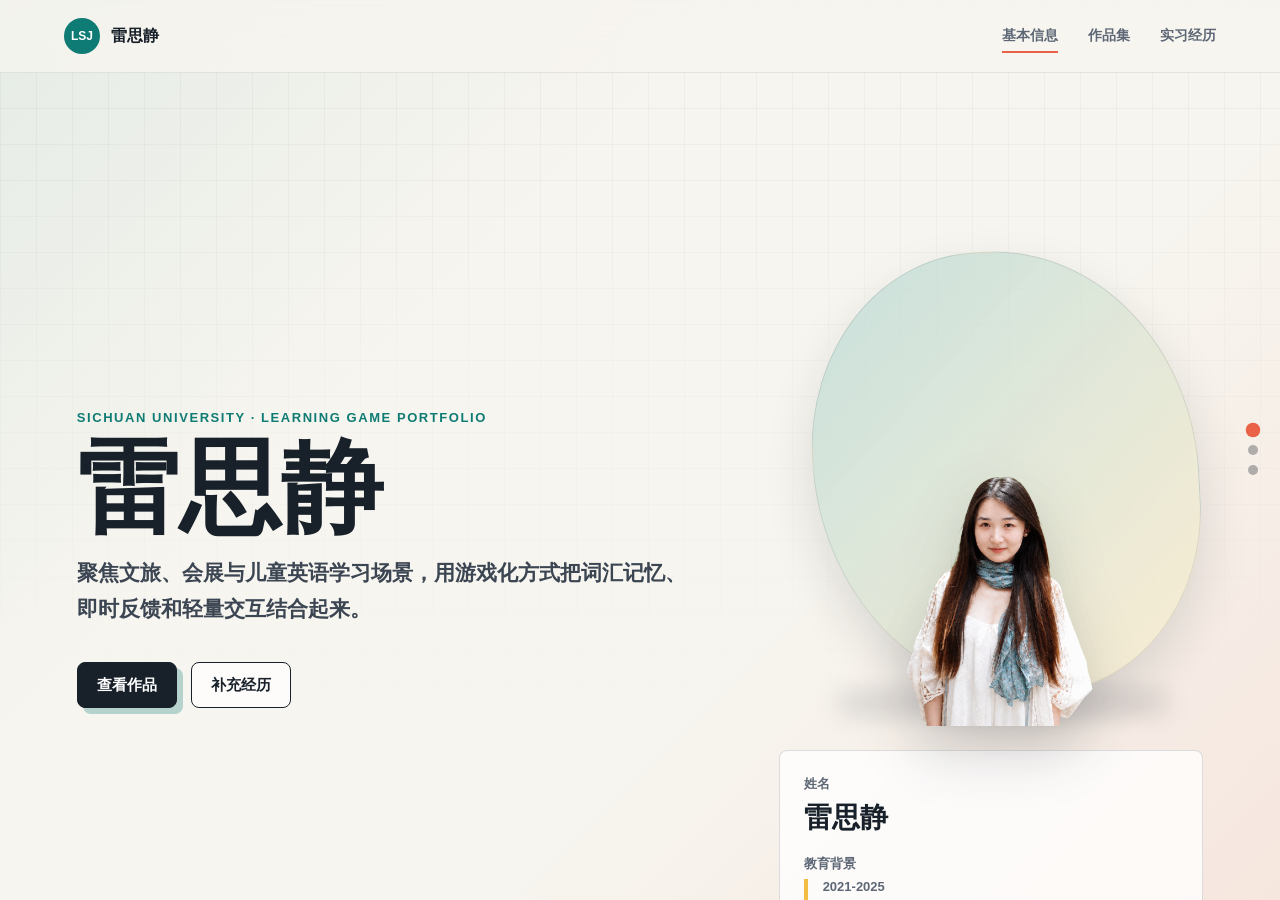
==== index.html @ bb851d5f "更新雷思静个人作品集网站" ====
<!doctype html>
<html lang="zh-CN">
  <head>
    <meta charset="UTF-8" />
    <meta name="viewport" content="width=device-width, initial-scale=1.0" />
    <meta
      name="description"
      content="雷思静个人作品集：教育背景、实习经历预留与单词地牢、单词贪吃蛇等英语学习游戏作品。"
    />
    <title>雷思静个人作品集</title>
    <link rel="icon" href="./assets/favicon.svg" type="image/svg+xml" />
    <link rel="stylesheet" href="./styles.css" />
  </head>
  <body>
    <header class="site-header" aria-label="主导航">
      <a class="brand" href="#home" aria-label="返回首页">
        <span class="brand-mark">LSJ</span>
        <span>雷思静</span>
      </a>
      <nav class="nav-links" aria-label="页面导航">
        <a href="#home">基本信息</a>
        <a href="#portfolio">作品集</a>
        <a href="#experience">实习经历</a>
      </nav>
    </header>

    <main class="snap-page">
      <section class="panel intro-panel" id="home" aria-labelledby="intro-title">
        <div class="intro-copy">
          <p class="eyebrow">Sichuan University · Learning Game Portfolio</p>
          <h1 id="intro-title">雷思静</h1>
          <p class="intro-text">
            聚焦文旅、会展与儿童英语学习场景，用游戏化方式把词汇记忆、即时反馈和轻量交互结合起来。
          </p>
          <div class="quick-actions">
            <a class="primary-link" href="#portfolio">查看作品</a>
            <a class="secondary-link" href="#experience">补充经历</a>
          </div>
        </div>

        <aside class="profile-panel" aria-label="个人信息">
          <div class="portrait-frame">
            <img
              src="./assets/lei-sijing-portrait.png"
              alt="雷思静个人照片抠图"
              class="portrait"
            />
          </div>
          <div class="profile-meta">
            <p class="meta-label">姓名</p>
            <p class="meta-value">雷思静</p>
            <p class="meta-label">教育背景</p>
            <ol class="timeline">
              <li>
                <span>2021-2025</span>
                <strong>四川大学 · 会展经济与管理专业本科</strong>
              </li>
              <li>
                <span>2025-2028</span>
                <strong>四川大学 · 旅游管理专业研究生</strong>
              </li>
            </ol>
          </div>
        </aside>
      </section>

      <section class="panel work-panel" id="portfolio" aria-labelledby="portfolio-title">
        <div class="section-heading">
          <p class="eyebrow">Selected Works</p>
          <h2 id="portfolio-title">游戏作品集</h2>
          <p>
            两个作品都围绕“单词学习”展开：一个偏探索闯关，一个偏即时操作与发音记忆。
          </p>
        </div>

        <div class="project-rail" aria-label="作品列表">
          <article class="project-card dungeon-card">
            <div class="project-media">
              <img
                src="./games/word-dungeon/assets/room-backgrounds.png"
                alt="单词地牢游戏场景"
              />
            </div>
            <div class="project-body">
              <p class="project-kicker">Word Dungeon</p>
              <h3>单词地牢 · 最终版</h3>
              <p>
                把英语词汇练习放进地牢探索流程：识别目标、选择答案、获得反馈并推进关卡，
                适合做儿童词汇学习的游戏化原型。
              </p>
              <ul class="feature-list" aria-label="单词地牢功能">
                <li>地牢房间推进</li>
                <li>词义匹配反馈</li>
                <li>学习结果复盘</li>
              </ul>
              <a class="project-link" href="./games/word-dungeon/">进入游戏</a>
            </div>
          </article>

          <article class="project-card snake-card">
            <div class="project-media">
              <img
                src="./games/word-snake/src/assets/snake-sprite.png"
                alt="单词贪吃蛇角色素材"
              />
            </div>
            <div class="project-body">
              <p class="project-kicker">Word Snake</p>
              <h3>单词贪吃蛇 · 最终版</h3>
              <p>
                基于传统贪吃蛇改造为肉鸽 2D 单词游戏：按目标英文寻找中文词块，
                躲避其他蛇，收集加速、护盾等随机功能。
              </p>
              <ul class="feature-list" aria-label="单词贪吃蛇功能">
                <li>键盘、鼠标、摇杆控制</li>
                <li>英式单词读音反馈</li>
                <li>敌方蛇与随机道具</li>
              </ul>
              <a class="project-link" href="./games/word-snake/">进入游戏</a>
            </div>
          </article>
        </div>
      </section>

      <section class="panel experience-panel" id="experience" aria-labelledby="experience-title">
        <div class="section-heading">
          <p class="eyebrow">Experience</p>
          <h2 id="experience-title">实习经历</h2>
          <p>这里已经预留好结构，后续可以继续补充公司、岗位、时间、职责和成果。</p>
        </div>

        <div class="experience-grid">
          <article class="experience-item">
            <span class="item-index">01</span>
            <h3>实习经历待补充</h3>
            <p>可填写公司名称、岗位名称、实习时间，以及与产品、运营、文旅或教育游戏相关的工作内容。</p>
          </article>
          <article class="experience-item">
            <span class="item-index">02</span>
            <h3>项目经历待扩展</h3>
            <p>可继续加入课程项目、竞赛作品、研究方向、用户调研、数据分析或活动策划案例。</p>
          </article>
          <article class="experience-item contact-item">
            <span class="item-index">03</span>
            <h3>联系方式待补充</h3>
            <p>可放邮箱、GitHub、个人公众号、作品集网盘或简历下载链接。</p>
          </article>
        </div>
      </section>
    </main>

    <div class="section-dots" aria-label="章节位置">
      <a href="#home" aria-label="基本信息"></a>
      <a href="#portfolio" aria-label="作品集"></a>
      <a href="#experience" aria-label="实习经历"></a>
    </div>

    <script src="./app.js"></script>
  </body>
</html>
---- styles.css ----
:root {
  --ink: #18202a;
  --muted: #5d6775;
  --line: rgba(24, 32, 42, 0.14);
  --paper: #f7f5ef;
  --white: #ffffff;
  --teal: #0e7c74;
  --coral: #e96146;
  --yellow: #f2bd42;
  --violet: #5b5fc7;
  --shadow: 0 22px 50px rgba(24, 32, 42, 0.13);
}

* {
  box-sizing: border-box;
}

html {
  scroll-behavior: smooth;
}

body {
  margin: 0;
  min-height: 100vh;
  color: var(--ink);
  background:
    linear-gradient(135deg, rgba(14, 124, 116, 0.08), transparent 34%),
    linear-gradient(315deg, rgba(233, 97, 70, 0.1), transparent 36%),
    var(--paper);
  font-family:
    "Microsoft YaHei",
    "PingFang SC",
    "Segoe UI",
    Arial,
    sans-serif;
}

body::before {
  position: fixed;
  inset: 0;
  z-index: -1;
  content: "";
  background-image:
    linear-gradient(rgba(24, 32, 42, 0.06) 1px, transparent 1px),
    linear-gradient(90deg, rgba(24, 32, 42, 0.06) 1px, transparent 1px);
  background-size: 36px 36px;
  mask-image: linear-gradient(to bottom, rgba(0, 0, 0, 0.7), transparent 80%);
}

a {
  color: inherit;
  text-decoration: none;
}

img {
  display: block;
  max-width: 100%;
}

.site-header {
  position: fixed;
  top: 0;
  right: 0;
  left: 0;
  z-index: 20;
  display: flex;
  align-items: center;
  justify-content: space-between;
  gap: 24px;
  padding: 18px clamp(20px, 5vw, 68px);
  color: var(--ink);
  background: rgba(247, 245, 239, 0.76);
  border-bottom: 1px solid rgba(24, 32, 42, 0.08);
  backdrop-filter: blur(18px);
}

.brand,
.nav-links {
  display: flex;
  align-items: center;
}

.brand {
  gap: 11px;
  font-weight: 900;
}

.brand-mark {
  display: inline-grid;
  width: 36px;
  height: 36px;
  place-items: center;
  color: var(--white);
  background: var(--teal);
  border-radius: 50%;
  font-size: 12px;
  letter-spacing: 0;
}

.nav-links {
  gap: clamp(12px, 3vw, 30px);
  color: var(--muted);
  font-size: 14px;
  font-weight: 800;
}

.nav-links a {
  position: relative;
  padding: 8px 0;
}

.nav-links a::after {
  position: absolute;
  right: 0;
  bottom: 0;
  left: 0;
  height: 2px;
  content: "";
  background: var(--coral);
  transform: scaleX(0);
  transform-origin: center;
  transition: transform 180ms ease;
}

.nav-links a:hover::after,
.nav-links a.is-active::after {
  transform: scaleX(1);
}

.snap-page {
  height: 100vh;
  overflow-y: auto;
  scroll-snap-type: y mandatory;
}

.panel {
  min-height: 100vh;
  padding: 112px clamp(22px, 6vw, 88px) 56px;
  scroll-snap-align: start;
}

.intro-panel {
  display: grid;
  grid-template-columns: minmax(0, 1.06fr) minmax(320px, 0.72fr);
  align-items: center;
  gap: clamp(34px, 6vw, 90px);
}

.eyebrow {
  margin: 0 0 14px;
  color: var(--teal);
  font-size: 13px;
  font-weight: 900;
  letter-spacing: 0.12em;
  text-transform: uppercase;
}

h1,
h2,
h3,
p {
  margin-top: 0;
}

h1 {
  margin-bottom: 18px;
  font-size: clamp(48px, 8vw, 108px);
  line-height: 0.95;
  letter-spacing: 0;
}

h2 {
  margin-bottom: 14px;
  font-size: clamp(34px, 5vw, 62px);
  line-height: 1.02;
  letter-spacing: 0;
}

h3 {
  margin-bottom: 12px;
  font-size: 25px;
  line-height: 1.18;
  letter-spacing: 0;
}

.intro-text {
  max-width: 690px;
  color: #3c4653;
  font-size: 21px;
  font-weight: 650;
  line-height: 1.75;
}

.quick-actions {
  display: flex;
  flex-wrap: wrap;
  gap: 14px;
  margin-top: 34px;
}

.primary-link,
.secondary-link,
.project-link {
  display: inline-flex;
  min-height: 46px;
  align-items: center;
  justify-content: center;
  padding: 12px 19px;
  border: 1px solid var(--ink);
  border-radius: 8px;
  font-size: 15px;
  font-weight: 900;
  transition:
    transform 170ms ease,
    box-shadow 170ms ease,
    background 170ms ease;
}

.primary-link,
.project-link {
  color: var(--white);
  background: var(--ink);
  box-shadow: 6px 6px 0 rgba(14, 124, 116, 0.28);
}

.secondary-link {
  background: rgba(255, 255, 255, 0.72);
}

.primary-link:hover,
.secondary-link:hover,
.project-link:hover {
  transform: translate(-2px, -2px);
  box-shadow: 8px 8px 0 rgba(233, 97, 70, 0.26);
}

.profile-panel {
  display: grid;
  gap: 24px;
  align-self: stretch;
  align-content: center;
}

.portrait-frame {
  position: relative;
  display: grid;
  min-height: clamp(430px, 48vw, 620px);
  place-items: end center;
  overflow: visible;
  isolation: isolate;
}

.portrait-frame::before {
  position: absolute;
  right: 1%;
  bottom: 5%;
  left: 8%;
  z-index: -1;
  height: 72%;
  content: "";
  background:
    linear-gradient(135deg, rgba(14, 124, 116, 0.22), rgba(242, 189, 66, 0.2)),
    rgba(255, 255, 255, 0.68);
  border: 1px solid rgba(24, 32, 42, 0.1);
  border-radius: 46% 54% 43% 57%;
  box-shadow: var(--shadow);
  transform: rotate(-3deg);
}

.portrait-frame::after {
  position: absolute;
  right: 8%;
  bottom: 2%;
  left: 14%;
  z-index: -2;
  height: 22px;
  content: "";
  background: rgba(24, 32, 42, 0.14);
  border-radius: 999px;
  filter: blur(12px);
}

.portrait {
  position: relative;
  z-index: 1;
  width: min(112%, 560px);
  max-height: min(72vh, 660px);
  object-fit: contain;
  filter: drop-shadow(0 24px 28px rgba(24, 32, 42, 0.2));
}

.profile-meta {
  padding: 24px;
  background: rgba(255, 255, 255, 0.76);
  border: 1px solid var(--line);
  border-radius: 8px;
}

.meta-label {
  margin: 0 0 6px;
  color: var(--muted);
  font-size: 13px;
  font-weight: 900;
}

.meta-value {
  margin-bottom: 18px;
  font-size: 28px;
  font-weight: 950;
}

.timeline {
  display: grid;
  gap: 14px;
  padding: 0;
  margin: 0;
  list-style: none;
}

.timeline li {
  display: grid;
  gap: 5px;
  padding-left: 15px;
  border-left: 4px solid var(--yellow);
}

.timeline span {
  color: var(--muted);
  font-size: 13px;
  font-weight: 900;
}

.timeline strong {
  font-size: 16px;
  line-height: 1.5;
}

.work-panel,
.experience-panel {
  display: grid;
  align-content: center;
  gap: 34px;
}

.section-heading {
  max-width: 760px;
}

.section-heading p:not(.eyebrow) {
  color: #4f5967;
  font-size: 18px;
  font-weight: 650;
  line-height: 1.7;
}

.project-rail {
  display: grid;
  grid-template-columns: repeat(2, minmax(0, 1fr));
  gap: 24px;
}

.project-card {
  display: grid;
  grid-template-columns: minmax(190px, 0.82fr) minmax(0, 1fr);
  min-height: 380px;
  overflow: hidden;
  background: rgba(255, 255, 255, 0.82);
  border: 1px solid var(--line);
  border-radius: 8px;
  box-shadow: var(--shadow);
}

.project-media {
  position: relative;
  min-height: 260px;
  overflow: hidden;
  background: #eaf1ec;
}

.project-media img {
  width: 100%;
  height: 100%;
  min-height: 100%;
  object-fit: cover;
  transform: scale(1.04);
}

.snake-card .project-media {
  background:
    linear-gradient(135deg, rgba(14, 124, 116, 0.24), rgba(242, 189, 66, 0.22)),
    #eef6f6;
}

.snake-card .project-media img {
  object-fit: contain;
  padding: 42px;
}

.project-body {
  display: flex;
  flex-direction: column;
  align-items: flex-start;
  padding: clamp(22px, 3vw, 32px);
}

.project-kicker {
  margin-bottom: 10px;
  color: var(--coral);
  font-size: 13px;
  font-weight: 950;
  text-transform: uppercase;
  letter-spacing: 0.1em;
}

.project-body p:not(.project-kicker) {
  color: #485360;
  font-size: 16px;
  font-weight: 620;
  line-height: 1.68;
}

.feature-list {
  display: flex;
  flex-wrap: wrap;
  gap: 8px;
  padding: 0;
  margin: 4px 0 24px;
  list-style: none;
}

.feature-list li {
  padding: 7px 9px;
  color: #25303b;
  background: rgba(242, 189, 66, 0.22);
  border: 1px solid rgba(242, 189, 66, 0.45);
  border-radius: 999px;
  font-size: 12px;
  font-weight: 900;
}

.project-link {
  margin-top: auto;
}

.experience-grid {
  display: grid;
  grid-template-columns: repeat(3, minmax(0, 1fr));
  gap: 18px;
}

.experience-item {
  min-height: 230px;
  padding: 26px;
  background: rgba(255, 255, 255, 0.78);
  border: 1px solid var(--line);
  border-radius: 8px;
}

.item-index {
  display: inline-flex;
  margin-bottom: 24px;
  color: var(--teal);
  font-size: 14px;
  font-weight: 950;
}

.experience-item p {
  color: #4f5967;
  font-size: 16px;
  font-weight: 620;
  line-height: 1.7;
}

.contact-item {
  border-color: rgba(233, 97, 70, 0.34);
  background: rgba(255, 248, 245, 0.86);
}

.section-dots {
  position: fixed;
  top: 50%;
  right: 22px;
  z-index: 30;
  display: grid;
  gap: 10px;
  transform: translateY(-50%);
}

.section-dots a {
  width: 10px;
  height: 10px;
  background: rgba(24, 32, 42, 0.32);
  border-radius: 50%;
  transition:
    transform 170ms ease,
    background 170ms ease;
}

.section-dots a.is-active {
  background: var(--coral);
  transform: scale(1.45);
}

@media (max-width: 1120px) {
  .project-rail,
  .experience-grid {
    grid-template-columns: 1fr;
  }

  .project-card {
    min-height: 330px;
  }
}

@media (max-width: 860px) {
  .site-header {
    align-items: flex-start;
    flex-direction: column;
    padding: 14px 18px;
  }

  .nav-links {
    width: 100%;
    justify-content: space-between;
  }

  .snap-page {
    scroll-snap-type: none;
  }

  .panel {
    min-height: auto;
    padding: 132px 18px 54px;
  }

  .intro-panel {
    grid-template-columns: 1fr;
  }

  .portrait-frame {
    min-height: 480px;
  }

  .portrait {
    width: min(104%, 470px);
    max-height: 520px;
  }

  .project-card {
    grid-template-columns: 1fr;
  }

  .project-media {
    height: 240px;
  }

  .section-dots {
    display: none;
  }
}

@media (max-width: 540px) {
  h1 {
    font-size: 48px;
  }

  h2 {
    font-size: 34px;
  }

  .intro-text {
    font-size: 18px;
  }

  .project-body,
  .experience-item,
  .profile-meta {
    padding: 20px;
  }

  .portrait-frame {
    min-height: 390px;
  }
}

@media (prefers-reduced-motion: reduce) {
  html {
    scroll-behavior: auto;
  }

  *,
  *::before,
  *::after {
    scroll-behavior: auto !important;
    transition-duration: 0.01ms !important;
    animation-duration: 0.01ms !important;
  }
}
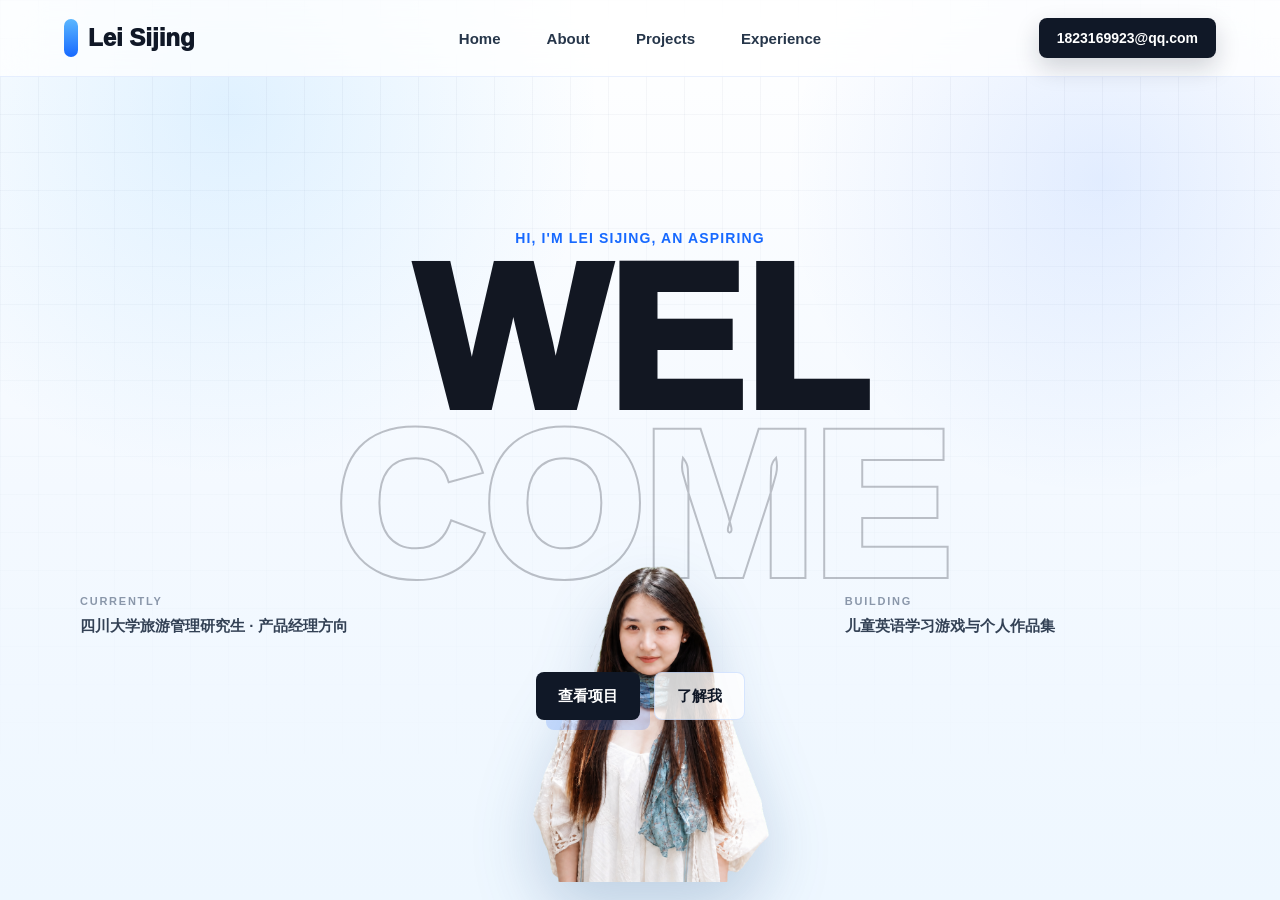
==== commit 671a5cfd: "0708最后个人网页更新" ====
--- a/index.html
+++ b/index.html
@@ -5,7 +5,7 @@
     <meta name="viewport" content="width=device-width, initial-scale=1.0" />
     <meta
       name="description"
-      content="雷思静个人作品集：教育背景、实习经历预留与单词地牢、单词贪吃蛇等英语学习游戏作品。"
+      content="雷思静个人作品集：产品经理方向、教育背景、实习经历预留与单词地牢、单词贪吃蛇游戏作品。"
     />
     <title>雷思静个人作品集</title>
     <link rel="icon" href="./assets/favicon.svg" type="image/svg+xml" />
@@ -14,109 +14,132 @@
   <body>
     <header class="site-header" aria-label="主导航">
       <a class="brand" href="#home" aria-label="返回首页">
-        <span class="brand-mark">LSJ</span>
-        <span>雷思静</span>
+        <span class="brand-dot"></span>
+        <span>Lei Sijing</span>
       </a>
       <nav class="nav-links" aria-label="页面导航">
-        <a href="#home">基本信息</a>
-        <a href="#portfolio">作品集</a>
-        <a href="#experience">实习经历</a>
+        <a href="#home">Home</a>
+        <a href="#about">About</a>
+        <a href="#projects">Projects</a>
+        <a href="#experience">Experience</a>
       </nav>
+      <a class="mail-link" href="mailto:1823169923@qq.com">1823169923@qq.com</a>
     </header>
 
     <main class="snap-page">
-      <section class="panel intro-panel" id="home" aria-labelledby="intro-title">
-        <div class="intro-copy">
-          <p class="eyebrow">Sichuan University · Learning Game Portfolio</p>
-          <h1 id="intro-title">雷思静</h1>
-          <p class="intro-text">
-            聚焦文旅、会展与儿童英语学习场景，用游戏化方式把词汇记忆、即时反馈和轻量交互结合起来。
-          </p>
-          <div class="quick-actions">
-            <a class="primary-link" href="#portfolio">查看作品</a>
-            <a class="secondary-link" href="#experience">补充经历</a>
+      <section class="panel hero-panel" id="home" aria-labelledby="hero-title">
+        <p class="hero-kicker">Hi, I'm Lei Sijing, an aspiring</p>
+        <h1 id="hero-title" class="hero-word">
+          <span>WEL</span><span>COME</span>
+        </h1>
+        <img
+          class="hero-portrait"
+          src="./assets/lei-sijing-portrait.png"
+          alt="雷思静人物照片"
+        />
+        <div class="hero-meta">
+          <div>
+            <span>Currently</span>
+            <strong>四川大学旅游管理研究生 · 产品经理方向</strong>
+          </div>
+          <div>
+            <span>Building</span>
+            <strong>儿童英语学习游戏与个人作品集</strong>
           </div>
         </div>
-
-        <aside class="profile-panel" aria-label="个人信息">
-          <div class="portrait-frame">
-            <img
-              src="./assets/lei-sijing-portrait.png"
-              alt="雷思静个人照片抠图"
-              class="portrait"
-            />
-          </div>
-          <div class="profile-meta">
-            <p class="meta-label">姓名</p>
-            <p class="meta-value">雷思静</p>
-            <p class="meta-label">教育背景</p>
-            <ol class="timeline">
-              <li>
-                <span>2021-2025</span>
-                <strong>四川大学 · 会展经济与管理专业本科</strong>
-              </li>
-              <li>
-                <span>2025-2028</span>
-                <strong>四川大学 · 旅游管理专业研究生</strong>
-              </li>
-            </ol>
-          </div>
-        </aside>
+        <div class="hero-actions">
+          <a class="primary-link" href="#projects">查看项目</a>
+          <a class="secondary-link" href="#about">了解我</a>
+        </div>
       </section>
 
-      <section class="panel work-panel" id="portfolio" aria-labelledby="portfolio-title">
-        <div class="section-heading">
-          <p class="eyebrow">Selected Works</p>
-          <h2 id="portfolio-title">游戏作品集</h2>
-          <p>
-            两个作品都围绕“单词学习”展开：一个偏探索闯关，一个偏即时操作与发音记忆。
-          </p>
+      <section class="panel about-panel" id="about" aria-labelledby="about-title">
+        <div class="lanyard-card" aria-label="照片挂牌">
+          <span class="clip"></span>
+          <figure class="id-card">
+            <img src="./assets/about-photo.jpg" alt="雷思静照片挂牌" />
+            <figcaption>
+              <strong>雷思静</strong>
+              <span>Lei Sijing</span>
+            </figcaption>
+          </figure>
         </div>
 
-        <div class="project-rail" aria-label="作品列表">
-          <article class="project-card dungeon-card">
-            <div class="project-media">
-              <img
-                src="./games/word-dungeon/assets/room-backgrounds.png"
-                alt="单词地牢游戏场景"
-              />
+        <div class="about-copy">
+          <p class="section-mark">/ About me</p>
+          <h2 id="about-title">产品、学习体验、用户需求，都是把想法落地的方法。</h2>
+          <dl class="info-grid">
+            <div>
+              <dt>姓名</dt>
+              <dd>雷思静</dd>
             </div>
+            <div>
+              <dt>年龄</dt>
+              <dd>24</dd>
+            </div>
+            <div>
+              <dt>求职岗位</dt>
+              <dd>产品经理</dd>
+            </div>
+            <div>
+              <dt>方向</dt>
+              <dd>教育游戏 / 文旅体验 / 用户增长</dd>
+            </div>
+          </dl>
+          <div class="education-row">
+            <article>
+              <span>2021 - 2025</span>
+              <strong>四川大学</strong>
+              <p>会展经济与管理专业本科</p>
+            </article>
+            <article>
+              <span>2025 - 2028</span>
+              <strong>四川大学</strong>
+              <p>旅游管理专业研究生</p>
+            </article>
+          </div>
+        </div>
+      </section>
+
+      <section class="panel project-panel" id="projects" aria-labelledby="project-title">
+        <div class="section-heading">
+          <p class="section-mark">/ Projects</p>
+          <h2 id="project-title">我都自己尝试手搓了些什么？</h2>
+          <p>两个小游戏都围绕“单词学习”展开，一个偏即时操作和发音记忆，一个偏探索闯关和复习反馈。</p>
+        </div>
+
+        <div class="project-grid" aria-label="作品列表">
+          <article class="project-card snake-project">
+            <a class="project-media" href="./games/word-snake/" aria-label="进入单词贪吃蛇">
+              <img src="./assets/project-snake.png" alt="单词贪吃蛇 Q 版图标" />
+            </a>
             <div class="project-body">
-              <p class="project-kicker">Word Dungeon</p>
-              <h3>单词地牢 · 最终版</h3>
-              <p>
-                把英语词汇练习放进地牢探索流程：识别目标、选择答案、获得反馈并推进关卡，
-                适合做儿童词汇学习的游戏化原型。
-              </p>
-              <ul class="feature-list" aria-label="单词地牢功能">
-                <li>地牢房间推进</li>
-                <li>词义匹配反馈</li>
-                <li>学习结果复盘</li>
+              <p class="project-kicker">Word Snake</p>
+              <h3>单词贪吃蛇</h3>
+              <p>看英文、吃中文，躲避其他蛇，并用加速、护盾等随机道具完成 3 分钟挑战。</p>
+              <ul class="feature-list">
+                <li>横屏手机游戏</li>
+                <li>英式读音反馈</li>
+                <li>可复制复习结果</li>
               </ul>
-              <a class="project-link" href="./games/word-dungeon/">进入游戏</a>
+              <a class="project-link" href="./games/word-snake/">进入游戏</a>
             </div>
           </article>
 
-          <article class="project-card snake-card">
-            <div class="project-media">
-              <img
-                src="./games/word-snake/src/assets/snake-sprite.png"
-                alt="单词贪吃蛇角色素材"
-              />
-            </div>
+          <article class="project-card dungeon-project">
+            <a class="project-media" href="./games/word-dungeon/" aria-label="进入单词地牢">
+              <img src="./assets/project-dungeon.png" alt="单词地牢 Q 版图标" />
+            </a>
             <div class="project-body">
-              <p class="project-kicker">Word Snake</p>
-              <h3>单词贪吃蛇 · 最终版</h3>
-              <p>
-                基于传统贪吃蛇改造为肉鸽 2D 单词游戏：按目标英文寻找中文词块，
-                躲避其他蛇，收集加速、护盾等随机功能。
-              </p>
-              <ul class="feature-list" aria-label="单词贪吃蛇功能">
-                <li>键盘、鼠标、摇杆控制</li>
-                <li>英式单词读音反馈</li>
-                <li>敌方蛇与随机道具</li>
+              <p class="project-kicker">Word Dungeon</p>
+              <h3>单词地牢</h3>
+              <p>直接进入儿童端，通过寻找中文线索、击中英文怪物完成地牢式单词复习。</p>
+              <ul class="feature-list">
+                <li>横屏闯关体验</li>
+                <li>词义匹配反馈</li>
+                <li>可复制复习结果</li>
               </ul>
-              <a class="project-link" href="./games/word-snake/">进入游戏</a>
+              <a class="project-link" href="./games/word-dungeon/">进入游戏</a>
             </div>
           </article>
         </div>
@@ -124,37 +147,30 @@
 
       <section class="panel experience-panel" id="experience" aria-labelledby="experience-title">
         <div class="section-heading">
-          <p class="eyebrow">Experience</p>
+          <p class="section-mark">/ Experience</p>
           <h2 id="experience-title">实习经历</h2>
-          <p>这里已经预留好结构，后续可以继续补充公司、岗位、时间、职责和成果。</p>
+          <p>这里预留后续补充：公司、岗位、时间、职责、产出与项目指标。</p>
         </div>
-
         <div class="experience-grid">
-          <article class="experience-item">
-            <span class="item-index">01</span>
+          <article>
+            <span>01</span>
             <h3>实习经历待补充</h3>
-            <p>可填写公司名称、岗位名称、实习时间，以及与产品、运营、文旅或教育游戏相关的工作内容。</p>
+            <p>可填写产品、运营、文旅或教育方向相关经历。</p>
           </article>
-          <article class="experience-item">
-            <span class="item-index">02</span>
+          <article>
+            <span>02</span>
             <h3>项目经历待扩展</h3>
-            <p>可继续加入课程项目、竞赛作品、研究方向、用户调研、数据分析或活动策划案例。</p>
+            <p>可继续加入课程项目、竞赛作品、用户调研与数据分析案例。</p>
           </article>
-          <article class="experience-item contact-item">
-            <span class="item-index">03</span>
+          <article>
+            <span>03</span>
             <h3>联系方式待补充</h3>
-            <p>可放邮箱、GitHub、个人公众号、作品集网盘或简历下载链接。</p>
+            <p>可放邮箱、GitHub、作品集网盘或简历下载链接。</p>
           </article>
         </div>
       </section>
     </main>
 
-    <div class="section-dots" aria-label="章节位置">
-      <a href="#home" aria-label="基本信息"></a>
-      <a href="#portfolio" aria-label="作品集"></a>
-      <a href="#experience" aria-label="实习经历"></a>
-    </div>
-
     <script src="./app.js"></script>
   </body>
 </html>
--- a/styles.css
+++ b/styles.css
@@ -1,14 +1,13 @@
 :root {
-  --ink: #18202a;
-  --muted: #5d6775;
-  --line: rgba(24, 32, 42, 0.14);
-  --paper: #f7f5ef;
+  --ink: #101827;
+  --muted: #627086;
+  --blue: #1769ff;
+  --blue-2: #5bb7ff;
+  --blue-3: #eaf5ff;
+  --line: rgba(23, 105, 255, 0.16);
+  --paper: #f7fbff;
   --white: #ffffff;
-  --teal: #0e7c74;
-  --coral: #e96146;
-  --yellow: #f2bd42;
-  --violet: #5b5fc7;
-  --shadow: 0 22px 50px rgba(24, 32, 42, 0.13);
+  --shadow: 0 24px 70px rgba(25, 82, 160, 0.14);
 }
 
 * {
@@ -24,15 +23,10 @@
   min-height: 100vh;
   color: var(--ink);
   background:
-    linear-gradient(135deg, rgba(14, 124, 116, 0.08), transparent 34%),
-    linear-gradient(315deg, rgba(233, 97, 70, 0.1), transparent 36%),
-    var(--paper);
-  font-family:
-    "Microsoft YaHei",
-    "PingFang SC",
-    "Segoe UI",
-    Arial,
-    sans-serif;
+    radial-gradient(circle at 18% 12%, rgba(91, 183, 255, 0.18), transparent 28%),
+    radial-gradient(circle at 86% 20%, rgba(23, 105, 255, 0.11), transparent 24%),
+    linear-gradient(180deg, #ffffff 0%, #f4f9ff 54%, #eef7ff 100%);
+  font-family: "Inter", "Microsoft YaHei", "PingFang SC", "Segoe UI", Arial, sans-serif;
 }
 
 body::before {
@@ -41,10 +35,10 @@
   z-index: -1;
   content: "";
   background-image:
-    linear-gradient(rgba(24, 32, 42, 0.06) 1px, transparent 1px),
-    linear-gradient(90deg, rgba(24, 32, 42, 0.06) 1px, transparent 1px);
-  background-size: 36px 36px;
-  mask-image: linear-gradient(to bottom, rgba(0, 0, 0, 0.7), transparent 80%);
+    linear-gradient(rgba(19, 51, 92, 0.055) 1px, transparent 1px),
+    linear-gradient(90deg, rgba(19, 51, 92, 0.055) 1px, transparent 1px);
+  background-size: 38px 38px;
+  mask-image: linear-gradient(to bottom, rgba(0, 0, 0, 0.78), transparent 88%);
 }
 
 a {
@@ -62,16 +56,15 @@
   top: 0;
   right: 0;
   left: 0;
-  z-index: 20;
-  display: flex;
+  z-index: 30;
+  display: grid;
+  grid-template-columns: 1fr auto 1fr;
   align-items: center;
-  justify-content: space-between;
-  gap: 24px;
-  padding: 18px clamp(20px, 5vw, 68px);
-  color: var(--ink);
-  background: rgba(247, 245, 239, 0.76);
-  border-bottom: 1px solid rgba(24, 32, 42, 0.08);
-  backdrop-filter: blur(18px);
+  gap: 22px;
+  padding: 18px clamp(20px, 5vw, 72px);
+  background: rgba(255, 255, 255, 0.72);
+  border-bottom: 1px solid rgba(23, 105, 255, 0.09);
+  backdrop-filter: blur(20px);
 }
 
 .brand,
@@ -81,50 +74,34 @@
 }
 
 .brand {
-  gap: 11px;
-  font-weight: 900;
-}
-
-.brand-mark {
-  display: inline-grid;
-  width: 36px;
-  height: 36px;
-  place-items: center;
-  color: var(--white);
-  background: var(--teal);
-  border-radius: 50%;
-  font-size: 12px;
-  letter-spacing: 0;
+  gap: 10px;
+  font-size: 24px;
+  font-weight: 950;
+}
+
+.brand-dot {
+  width: 14px;
+  height: 38px;
+  background: linear-gradient(180deg, var(--blue-2), var(--blue));
+  border-radius: 99px;
 }
 
 .nav-links {
-  gap: clamp(12px, 3vw, 30px);
-  color: var(--muted);
+  gap: clamp(18px, 4vw, 46px);
+  color: #26364a;
+  font-size: 15px;
+  font-weight: 750;
+}
+
+.mail-link {
+  justify-self: end;
+  padding: 12px 18px;
+  color: #fff;
+  background: var(--ink);
+  border-radius: 8px;
+  box-shadow: 0 10px 24px rgba(16, 24, 39, 0.18);
   font-size: 14px;
-  font-weight: 800;
-}
-
-.nav-links a {
-  position: relative;
-  padding: 8px 0;
-}
-
-.nav-links a::after {
-  position: absolute;
-  right: 0;
-  bottom: 0;
-  left: 0;
-  height: 2px;
-  content: "";
-  background: var(--coral);
-  transform: scaleX(0);
-  transform-origin: center;
-  transition: transform 180ms ease;
-}
-
-.nav-links a:hover::after,
-.nav-links a.is-active::after {
-  transform: scaleX(1);
+  font-weight: 850;
 }
 
 .snap-page {
@@ -135,65 +112,88 @@
 
 .panel {
   min-height: 100vh;
-  padding: 112px clamp(22px, 6vw, 88px) 56px;
+  padding: 108px clamp(22px, 6vw, 92px) 58px;
   scroll-snap-align: start;
 }
 
-.intro-panel {
-  display: grid;
-  grid-template-columns: minmax(0, 1.06fr) minmax(320px, 0.72fr);
-  align-items: center;
-  gap: clamp(34px, 6vw, 90px);
-}
-
-.eyebrow {
+.hero-panel {
+  position: relative;
+  display: grid;
+  align-content: center;
+  justify-items: center;
+  overflow: hidden;
+  text-align: center;
+}
+
+.hero-kicker,
+.section-mark {
   margin: 0 0 14px;
-  color: var(--teal);
-  font-size: 13px;
+  color: var(--blue);
+  font-size: 14px;
   font-weight: 900;
-  letter-spacing: 0.12em;
+  letter-spacing: 0.08em;
   text-transform: uppercase;
 }
 
-h1,
-h2,
-h3,
-p {
-  margin-top: 0;
-}
-
-h1 {
-  margin-bottom: 18px;
-  font-size: clamp(48px, 8vw, 108px);
-  line-height: 0.95;
+.hero-word {
+  display: grid;
+  gap: 8px;
+  margin: 0;
+  color: #121722;
+  font-size: clamp(76px, 16vw, 210px);
+  font-weight: 1000;
+  line-height: 0.78;
   letter-spacing: 0;
 }
 
-h2 {
-  margin-bottom: 14px;
-  font-size: clamp(34px, 5vw, 62px);
-  line-height: 1.02;
-  letter-spacing: 0;
-}
-
-h3 {
-  margin-bottom: 12px;
-  font-size: 25px;
-  line-height: 1.18;
-  letter-spacing: 0;
-}
-
-.intro-text {
-  max-width: 690px;
-  color: #3c4653;
-  font-size: 21px;
-  font-weight: 650;
-  line-height: 1.75;
-}
-
-.quick-actions {
+.hero-word span:last-child {
+  color: transparent;
+  -webkit-text-stroke: 2px rgba(18, 23, 34, 0.26);
+}
+
+.hero-portrait {
+  position: absolute;
+  bottom: 2vh;
+  left: 50%;
+  z-index: 2;
+  width: min(42vw, 560px);
+  max-height: 70vh;
+  object-fit: contain;
+  filter: drop-shadow(0 30px 32px rgba(23, 71, 126, 0.22));
+  transform: translateX(-50%);
+}
+
+.hero-meta {
+  position: relative;
+  z-index: 3;
+  display: grid;
+  grid-template-columns: repeat(2, minmax(220px, 1fr));
+  gap: clamp(20px, 32vw, 520px);
+  width: min(1120px, 100%);
+  margin-top: 8px;
+  text-align: left;
+}
+
+.hero-meta span {
+  display: block;
+  margin-bottom: 7px;
+  color: #8a97aa;
+  font-size: 11px;
+  font-weight: 900;
+  letter-spacing: 0.16em;
+  text-transform: uppercase;
+}
+
+.hero-meta strong {
+  color: #334155;
+  font-size: 15px;
+  line-height: 1.6;
+}
+
+.hero-actions {
+  position: relative;
+  z-index: 4;
   display: flex;
-  flex-wrap: wrap;
   gap: 14px;
   margin-top: 34px;
 }
@@ -202,239 +202,266 @@
 .secondary-link,
 .project-link {
   display: inline-flex;
-  min-height: 46px;
+  min-height: 48px;
   align-items: center;
   justify-content: center;
-  padding: 12px 19px;
-  border: 1px solid var(--ink);
+  padding: 12px 22px;
   border-radius: 8px;
   font-size: 15px;
   font-weight: 900;
-  transition:
-    transform 170ms ease,
-    box-shadow 170ms ease,
-    background 170ms ease;
+  transition: transform 180ms ease, box-shadow 180ms ease, background 180ms ease;
 }
 
 .primary-link,
 .project-link {
-  color: var(--white);
+  color: #fff;
   background: var(--ink);
-  box-shadow: 6px 6px 0 rgba(14, 124, 116, 0.28);
+  box-shadow: 10px 10px 0 rgba(23, 105, 255, 0.18);
 }
 
 .secondary-link {
-  background: rgba(255, 255, 255, 0.72);
+  color: var(--ink);
+  background: rgba(255, 255, 255, 0.82);
+  border: 1px solid var(--line);
 }
 
 .primary-link:hover,
 .secondary-link:hover,
 .project-link:hover {
-  transform: translate(-2px, -2px);
-  box-shadow: 8px 8px 0 rgba(233, 97, 70, 0.26);
-}
-
-.profile-panel {
-  display: grid;
-  gap: 24px;
-  align-self: stretch;
-  align-content: center;
-}
-
-.portrait-frame {
+  transform: translateY(-3px);
+  box-shadow: 12px 12px 0 rgba(91, 183, 255, 0.24);
+}
+
+.about-panel {
+  display: grid;
+  grid-template-columns: minmax(280px, 0.82fr) minmax(0, 1.18fr);
+  align-items: center;
+  gap: clamp(36px, 7vw, 110px);
+}
+
+.lanyard-card {
   position: relative;
   display: grid;
-  min-height: clamp(430px, 48vw, 620px);
-  place-items: end center;
-  overflow: visible;
-  isolation: isolate;
-}
-
-.portrait-frame::before {
-  position: absolute;
-  right: 1%;
-  bottom: 5%;
-  left: 8%;
-  z-index: -1;
-  height: 72%;
-  content: "";
+  justify-items: center;
+}
+
+.clip {
+  z-index: 2;
+  width: 32px;
+  height: 96px;
+  background: linear-gradient(180deg, #0d2b57, #1769ff);
+  border: 5px solid #fff;
+  border-radius: 99px;
+  box-shadow: 0 20px 42px rgba(23, 105, 255, 0.24);
+}
+
+.id-card {
+  width: min(350px, 100%);
+  margin: -12px 0 0;
+  padding: 18px 18px 24px;
   background:
-    linear-gradient(135deg, rgba(14, 124, 116, 0.22), rgba(242, 189, 66, 0.2)),
-    rgba(255, 255, 255, 0.68);
-  border: 1px solid rgba(24, 32, 42, 0.1);
-  border-radius: 46% 54% 43% 57%;
+    linear-gradient(180deg, rgba(255, 255, 255, 0.94), rgba(237, 247, 255, 0.9)),
+    repeating-linear-gradient(90deg, rgba(23,105,255,0.04) 0 1px, transparent 1px 22px);
+  border: 1px solid rgba(23, 105, 255, 0.16);
+  border-radius: 18px;
   box-shadow: var(--shadow);
-  transform: rotate(-3deg);
-}
-
-.portrait-frame::after {
-  position: absolute;
-  right: 8%;
-  bottom: 2%;
-  left: 14%;
-  z-index: -2;
-  height: 22px;
-  content: "";
-  background: rgba(24, 32, 42, 0.14);
-  border-radius: 999px;
-  filter: blur(12px);
-}
-
-.portrait {
-  position: relative;
-  z-index: 1;
-  width: min(112%, 560px);
-  max-height: min(72vh, 660px);
-  object-fit: contain;
-  filter: drop-shadow(0 24px 28px rgba(24, 32, 42, 0.2));
-}
-
-.profile-meta {
-  padding: 24px;
+  transform: rotate(-2deg);
+}
+
+.id-card img {
+  width: 100%;
+  aspect-ratio: 4 / 3.15;
+  object-fit: cover;
+  object-position: 50% 28%;
+  border-radius: 12px;
+}
+
+.id-card figcaption {
+  display: grid;
+  gap: 4px;
+  margin-top: 18px;
+  text-align: center;
+}
+
+.id-card strong {
+  font-size: 34px;
+  font-weight: 1000;
+}
+
+.id-card span {
+  color: var(--muted);
+  font-family: Georgia, serif;
+  font-size: 15px;
+  font-style: italic;
+}
+
+.about-copy h2,
+.section-heading h2 {
+  margin: 0 0 26px;
+  font-size: clamp(38px, 5.4vw, 78px);
+  line-height: 1.08;
+  letter-spacing: 0;
+}
+
+.info-grid {
+  display: grid;
+  grid-template-columns: repeat(2, minmax(0, 1fr));
+  gap: 14px;
+  margin: 0 0 26px;
+}
+
+.info-grid div,
+.education-row article,
+.experience-grid article {
+  padding: 20px;
   background: rgba(255, 255, 255, 0.76);
   border: 1px solid var(--line);
-  border-radius: 8px;
-}
-
-.meta-label {
-  margin: 0 0 6px;
+  border-radius: 10px;
+  box-shadow: 0 14px 34px rgba(23, 105, 255, 0.08);
+}
+
+.info-grid dt {
+  margin-bottom: 7px;
   color: var(--muted);
   font-size: 13px;
   font-weight: 900;
 }
 
-.meta-value {
-  margin-bottom: 18px;
-  font-size: 28px;
+.info-grid dd {
+  margin: 0;
+  font-size: 20px;
   font-weight: 950;
 }
 
-.timeline {
-  display: grid;
+.education-row {
+  display: grid;
+  grid-template-columns: repeat(2, minmax(0, 1fr));
   gap: 14px;
-  padding: 0;
-  margin: 0;
-  list-style: none;
-}
-
-.timeline li {
-  display: grid;
-  gap: 5px;
-  padding-left: 15px;
-  border-left: 4px solid var(--yellow);
-}
-
-.timeline span {
+  padding-top: 24px;
+  border-top: 1px solid rgba(23, 105, 255, 0.12);
+}
+
+.education-row span,
+.experience-grid span {
+  color: var(--blue);
+  font-size: 12px;
+  font-weight: 950;
+  letter-spacing: 0.08em;
+  text-transform: uppercase;
+}
+
+.education-row strong {
+  display: block;
+  margin: 8px 0 5px;
+  font-size: 21px;
+}
+
+.education-row p,
+.section-heading p,
+.experience-grid p,
+.project-body p {
   color: var(--muted);
-  font-size: 13px;
-  font-weight: 900;
-}
-
-.timeline strong {
-  font-size: 16px;
-  line-height: 1.5;
-}
-
-.work-panel,
+  font-weight: 650;
+  line-height: 1.72;
+}
+
+.project-panel,
 .experience-panel {
   display: grid;
   align-content: center;
-  gap: 34px;
+  gap: 32px;
 }
 
 .section-heading {
-  max-width: 760px;
-}
-
-.section-heading p:not(.eyebrow) {
-  color: #4f5967;
-  font-size: 18px;
-  font-weight: 650;
-  line-height: 1.7;
-}
-
-.project-rail {
+  max-width: 920px;
+}
+
+.project-grid {
   display: grid;
   grid-template-columns: repeat(2, minmax(0, 1fr));
-  gap: 24px;
+  gap: 26px;
 }
 
 .project-card {
   display: grid;
-  grid-template-columns: minmax(190px, 0.82fr) minmax(0, 1fr);
-  min-height: 380px;
+  grid-template-columns: minmax(240px, 0.78fr) minmax(0, 1fr);
+  min-height: 410px;
   overflow: hidden;
-  background: rgba(255, 255, 255, 0.82);
+  background: rgba(255, 255, 255, 0.86);
   border: 1px solid var(--line);
-  border-radius: 8px;
+  border-radius: 18px;
   box-shadow: var(--shadow);
 }
 
 .project-media {
   position: relative;
-  min-height: 260px;
+  display: grid;
+  place-items: center;
   overflow: hidden;
-  background: #eaf1ec;
+  background: linear-gradient(150deg, #e8f6ff, #ffffff 58%, #d9edff);
+}
+
+.project-media::before {
+  position: absolute;
+  inset: 12%;
+  content: "";
+  background: radial-gradient(circle, rgba(23, 105, 255, 0.18), transparent 62%);
+  border-radius: 50%;
+  animation: floatGlow 4.8s ease-in-out infinite;
 }
 
 .project-media img {
-  width: 100%;
-  height: 100%;
-  min-height: 100%;
-  object-fit: cover;
-  transform: scale(1.04);
-}
-
-.snake-card .project-media {
-  background:
-    linear-gradient(135deg, rgba(14, 124, 116, 0.24), rgba(242, 189, 66, 0.22)),
-    #eef6f6;
-}
-
-.snake-card .project-media img {
-  object-fit: contain;
-  padding: 42px;
+  position: relative;
+  z-index: 1;
+  width: min(84%, 360px);
+  border-radius: 26px;
+  box-shadow: 0 20px 50px rgba(23, 105, 255, 0.22);
+  animation: iconFloat 4.2s ease-in-out infinite;
+}
+
+.dungeon-project .project-media img {
+  animation-delay: -1.2s;
 }
 
 .project-body {
   display: flex;
   flex-direction: column;
   align-items: flex-start;
-  padding: clamp(22px, 3vw, 32px);
+  padding: clamp(26px, 4vw, 42px);
 }
 
 .project-kicker {
-  margin-bottom: 10px;
-  color: var(--coral);
+  margin: 0 0 12px;
+  color: var(--blue);
   font-size: 13px;
-  font-weight: 950;
+  font-weight: 1000;
+  letter-spacing: 0.14em;
   text-transform: uppercase;
-  letter-spacing: 0.1em;
-}
-
-.project-body p:not(.project-kicker) {
-  color: #485360;
-  font-size: 16px;
-  font-weight: 620;
-  line-height: 1.68;
+}
+
+.project-body h3,
+.experience-grid h3 {
+  margin: 0 0 14px;
+  font-size: clamp(28px, 3vw, 44px);
+  line-height: 1.1;
 }
 
 .feature-list {
   display: flex;
   flex-wrap: wrap;
-  gap: 8px;
+  gap: 9px;
   padding: 0;
-  margin: 4px 0 24px;
+  margin: 8px 0 28px;
   list-style: none;
 }
 
 .feature-list li {
-  padding: 7px 9px;
-  color: #25303b;
-  background: rgba(242, 189, 66, 0.22);
-  border: 1px solid rgba(242, 189, 66, 0.45);
+  padding: 8px 11px;
+  color: #1452c4;
+  background: #eef7ff;
+  border: 1px solid rgba(23, 105, 255, 0.2);
   border-radius: 999px;
-  font-size: 12px;
+  font-size: 13px;
   font-weight: 900;
 }
 
@@ -448,102 +475,85 @@
   gap: 18px;
 }
 
-.experience-item {
-  min-height: 230px;
-  padding: 26px;
-  background: rgba(255, 255, 255, 0.78);
-  border: 1px solid var(--line);
-  border-radius: 8px;
-}
-
-.item-index {
-  display: inline-flex;
-  margin-bottom: 24px;
-  color: var(--teal);
-  font-size: 14px;
-  font-weight: 950;
-}
-
-.experience-item p {
-  color: #4f5967;
-  font-size: 16px;
-  font-weight: 620;
-  line-height: 1.7;
-}
-
-.contact-item {
-  border-color: rgba(233, 97, 70, 0.34);
-  background: rgba(255, 248, 245, 0.86);
-}
-
-.section-dots {
-  position: fixed;
-  top: 50%;
-  right: 22px;
-  z-index: 30;
-  display: grid;
-  gap: 10px;
-  transform: translateY(-50%);
-}
-
-.section-dots a {
-  width: 10px;
-  height: 10px;
-  background: rgba(24, 32, 42, 0.32);
-  border-radius: 50%;
-  transition:
-    transform 170ms ease,
-    background 170ms ease;
-}
-
-.section-dots a.is-active {
-  background: var(--coral);
-  transform: scale(1.45);
-}
-
-@media (max-width: 1120px) {
-  .project-rail,
+@keyframes iconFloat {
+  0%, 100% { transform: translateY(0) rotate(-1deg); }
+  50% { transform: translateY(-12px) rotate(1.5deg); }
+}
+
+@keyframes floatGlow {
+  0%, 100% { transform: scale(0.94); opacity: 0.72; }
+  50% { transform: scale(1.08); opacity: 1; }
+}
+
+@media (max-width: 1080px) {
+  .site-header {
+    grid-template-columns: 1fr;
+    justify-items: start;
+    gap: 10px;
+  }
+
+  .mail-link {
+    justify-self: start;
+  }
+
+  .about-panel,
+  .project-grid,
   .experience-grid {
     grid-template-columns: 1fr;
   }
-
-  .project-card {
-    min-height: 330px;
-  }
-}
-
-@media (max-width: 860px) {
-  .site-header {
-    align-items: flex-start;
-    flex-direction: column;
-    padding: 14px 18px;
+}
+
+@media (max-width: 760px) {
+  .snap-page {
+    height: auto;
+    overflow-y: visible;
+    scroll-snap-type: none;
+  }
+
+  .panel {
+    min-height: auto;
+    padding: 142px 18px 58px;
+  }
+
+  .hero-panel {
+    min-height: 100vh;
+  }
+
+  .hero-word {
+    font-size: clamp(70px, 22vw, 116px);
+  }
+
+  .hero-portrait {
+    width: min(76vw, 360px);
+    bottom: 10vh;
+  }
+
+  .hero-meta {
+    grid-template-columns: 1fr;
+    gap: 12px;
+    margin-top: 36vh;
+    text-align: center;
+  }
+
+  .hero-actions {
+    flex-wrap: wrap;
+    justify-content: center;
   }
 
   .nav-links {
     width: 100%;
     justify-content: space-between;
-  }
-
-  .snap-page {
-    scroll-snap-type: none;
-  }
-
-  .panel {
-    min-height: auto;
-    padding: 132px 18px 54px;
-  }
-
-  .intro-panel {
+    gap: 8px;
+    font-size: 13px;
+  }
+
+  .mail-link {
+    display: none;
+  }
+
+  .info-grid,
+  .education-row {
     grid-template-columns: 1fr;
-  }
-
-  .portrait-frame {
-    min-height: 480px;
-  }
-
-  .portrait {
-    width: min(104%, 470px);
-    max-height: 520px;
   }
 
   .project-card {
@@ -551,48 +561,17 @@
   }
 
   .project-media {
-    height: 240px;
-  }
-
-  .section-dots {
-    display: none;
-  }
-}
-
-@media (max-width: 540px) {
-  h1 {
-    font-size: 48px;
-  }
-
-  h2 {
-    font-size: 34px;
-  }
-
-  .intro-text {
-    font-size: 18px;
-  }
-
-  .project-body,
-  .experience-item,
-  .profile-meta {
-    padding: 20px;
-  }
-
-  .portrait-frame {
-    min-height: 390px;
+    min-height: 280px;
   }
 }
 
 @media (prefers-reduced-motion: reduce) {
-  html {
-    scroll-behavior: auto;
-  }
-
   *,
   *::before,
   *::after {
     scroll-behavior: auto !important;
     transition-duration: 0.01ms !important;
     animation-duration: 0.01ms !important;
-  }
-}
+    animation-iteration-count: 1 !important;
+  }
+}
